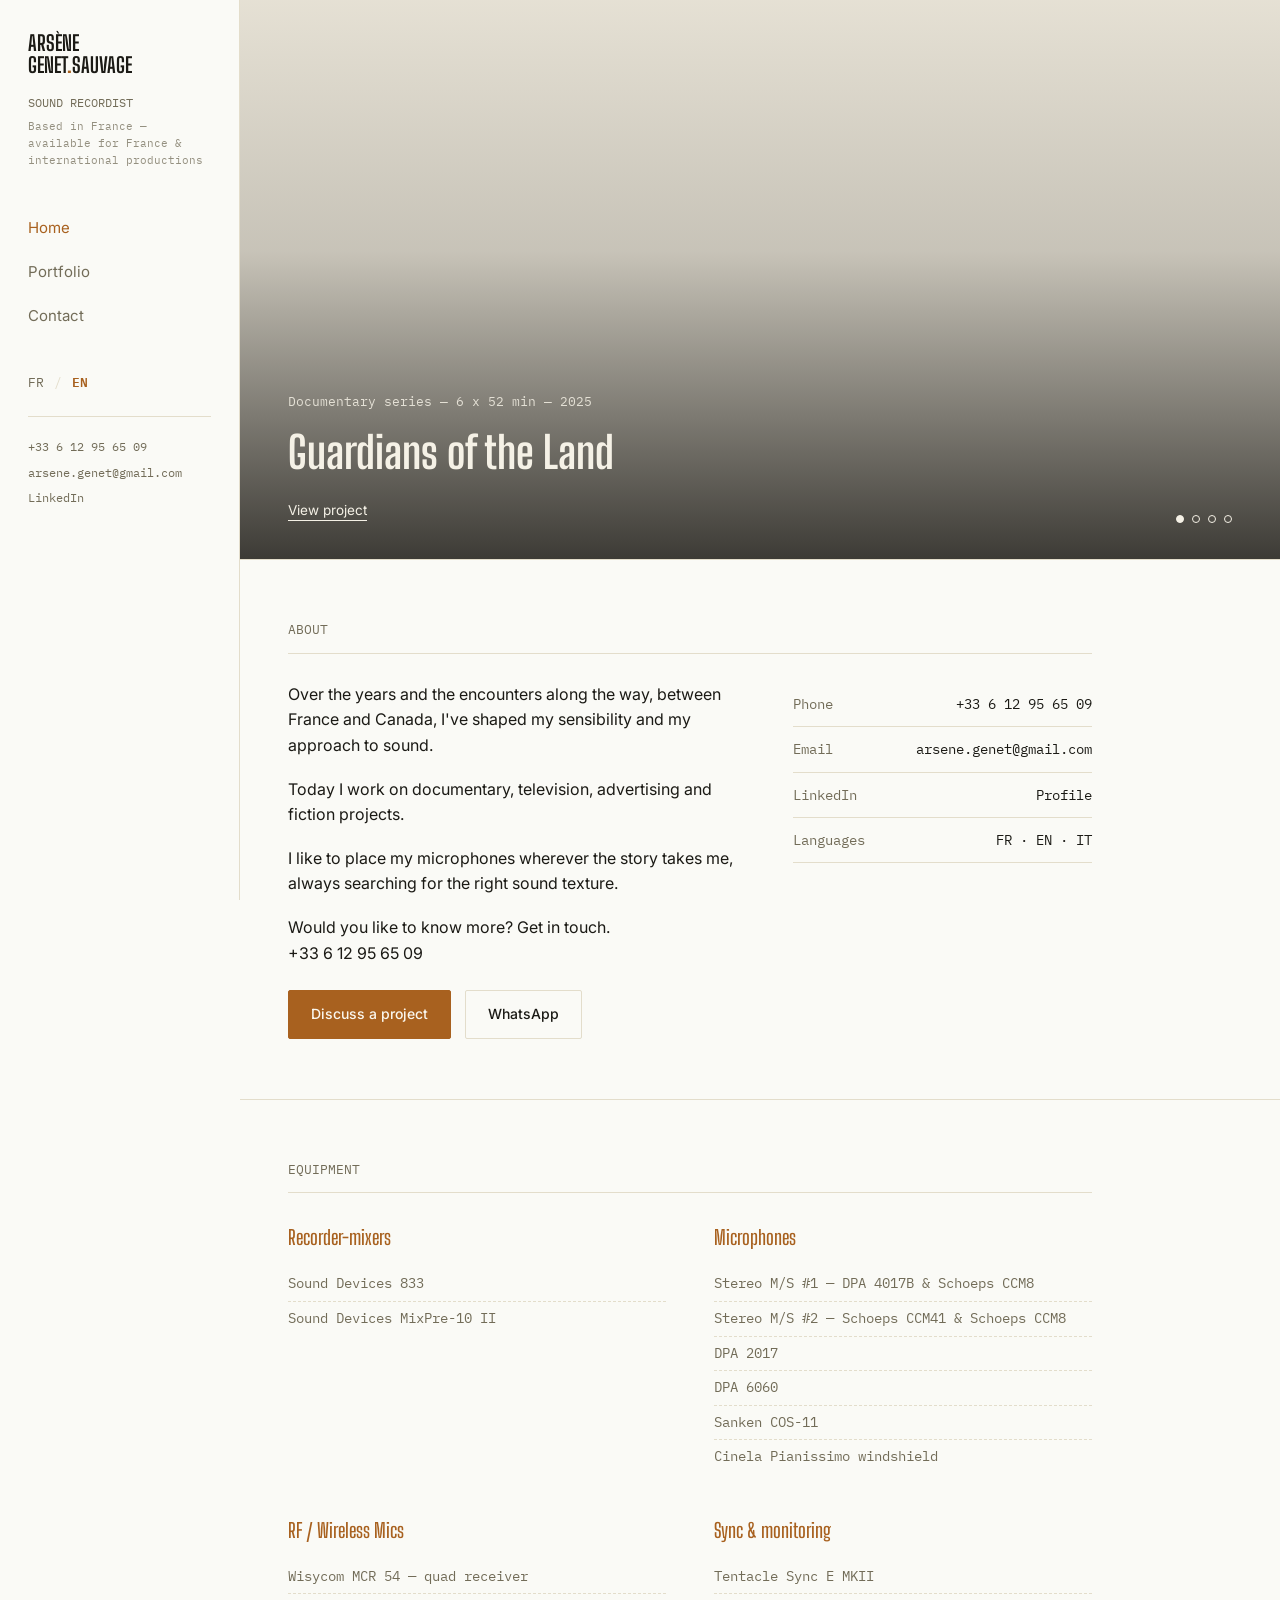
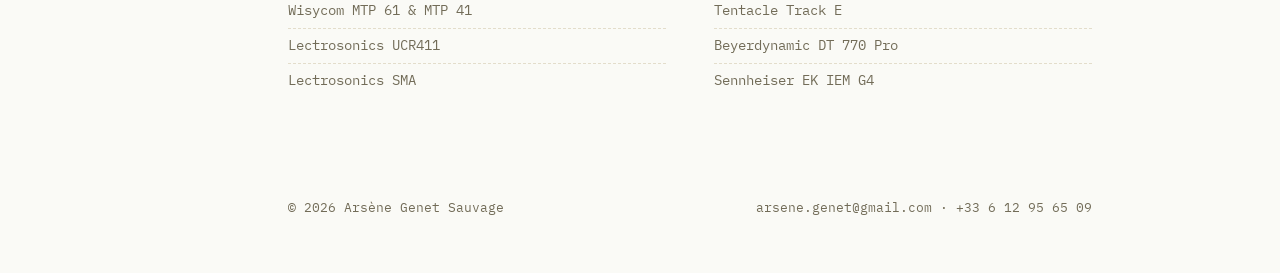
==== index-en.html @ 3a0cb90a "Add files via upload" ====
<!DOCTYPE html>
<html lang="en">
<head>
<meta charset="UTF-8">
<meta name="viewport" content="width=device-width, initial-scale=1">
<title>Arsène Genet Sauvage — Sound Recordist</title>
<meta name="description" content="Arsène Genet Sauvage, sound recordist based in France. Location sound for documentaries, series and fiction, in Canada and France.">
<link rel="stylesheet" href="style.css">
</head>
<body>
<div class="layout">

  <aside class="sidebar">
    <a href="index-en.html" class="brand">ARSÈNE<br>GENET<span>.</span>SAUVAGE</a>
    <p class="role-tag">SOUND RECORDIST</p>
    <p class="location-tag">Based in France — available for France &amp; international productions</p>
    <nav>
      <ul>
        <li><a href="index-en.html" class="active">Home</a></li>
        <li><a href="portfolio-en.html">Portfolio</a></li>
        <li><a href="mailto:arsene.genet@gmail.com">Contact</a></li>
      </ul>
    </nav>
    <div class="lang-switch">
      <a href="index.html">FR</a><span>/</span><a href="index-en.html" class="active">EN</a>
    </div>
    <div class="sidebar-contact">
      <a href="tel:+33612956509">+33 6 12 95 65 09</a>
      <a href="mailto:arsene.genet@gmail.com">arsene.genet@gmail.com</a>
      <a href="https://www.linkedin.com/in/ars%C3%A8ne-genet-31521a88/" target="_blank" rel="noopener">LinkedIn</a>
    </div>
  </aside>

  <main>
    <div class="carousel">
      <div class="slide is-active" style="background-image:url('images/hero-1.jpg')">
        <div class="scrim"></div>
        <div class="caption">
          <p class="eyebrow">Documentary series — 6 x 52 min — 2025</p>
          <h2>Guardians of the Land</h2>
          <a href="portfolio-en.html">View project</a>
        </div>
      </div>
      <div class="slide" style="background-image:url('images/hero-2.jpg')">
        <div class="scrim"></div>
        <div class="caption">
          <p class="eyebrow">Documentary — 52 min — 2025</p>
          <h2>Les Enfants du Fleuve</h2>
          <a href="portfolio-en.html">View project</a>
        </div>
      </div>
      <div class="slide" style="background-image:url('images/hero-3.jpg')">
        <div class="scrim"></div>
        <div class="caption">
          <p class="eyebrow">Feature documentary — 2023</p>
          <h2>Sweetgrass</h2>
          <a href="portfolio-en.html">View project</a>
        </div>
      </div>
      <div class="slide" style="background-image:url('images/hero-4.jpg')">
        <div class="scrim"></div>
        <div class="caption">
          <p class="eyebrow">Documentary series — 6 x 52 min — 2024</p>
          <h2>Go North</h2>
          <a href="portfolio-en.html">View project</a>
        </div>
      </div>
      <div class="carousel-dots">
        <button class="is-active" aria-label="Photo 1"></button>
        <button aria-label="Photo 2"></button>
        <button aria-label="Photo 3"></button>
        <button aria-label="Photo 4"></button>
      </div>
    </div>

    <section id="about">
      <div class="wrap">
        <p class="section-label">ABOUT</p>
        <div class="about-grid">
          <div>
            <p>Over the years and the encounters along the way, between France and Canada, I've shaped my sensibility and my approach to sound.</p>
            <p>Today I work on documentary, television, advertising and fiction projects.</p>
            <p>I like to place my microphones wherever the story takes me, always searching for the right sound texture.</p>
            <p>Would you like to know more? Get in touch.<br>+33 6 12 95 65 09</p>
            <div class="cta-row" style="margin-top:24px;">
              <a class="btn primary" href="mailto:arsene.genet@gmail.com">Discuss a project</a>
              <a class="btn ghost" href="https://wa.me/33612956509" target="_blank" rel="noopener">WhatsApp</a>
            </div>
          </div>
          <ul class="info-list">
            <li><span>Phone</span><span>+33 6 12 95 65 09</span></li>
            <li><span>Email</span><a href="mailto:arsene.genet@gmail.com">arsene.genet@gmail.com</a></li>
            <li><span>LinkedIn</span><a href="https://www.linkedin.com/in/ars%C3%A8ne-genet-31521a88/" target="_blank" rel="noopener">Profile</a></li>
            <li><span>Languages</span><span>FR · EN · IT</span></li>
          </ul>
        </div>
      </div>
    </section>

    <section id="equipment">
      <div class="wrap">
        <p class="section-label">EQUIPMENT</p>
        <div class="gear-groups">
          <div class="gear-group">
            <h3>Recorder-mixers</h3>
            <ul>
              <li>Sound Devices 833</li>
              <li>Sound Devices MixPre-10 II</li>
            </ul>
          </div>
          <div class="gear-group">
            <h3>Microphones</h3>
            <ul>
              <li>Stereo M/S #1 — DPA 4017B &amp; Schoeps CCM8</li>
              <li>Stereo M/S #2 — Schoeps CCM41 &amp; Schoeps CCM8</li>
              <li>DPA 2017</li>
              <li>DPA 6060</li>
              <li>Sanken COS-11</li>
              <li>Cinela Pianissimo windshield</li>
            </ul>
          </div>
          <div class="gear-group">
            <h3>RF / Wireless Mics</h3>
            <ul>
              <li>Wisycom MCR 54 — quad receiver</li>
              <li>Wisycom MTP 61 &amp; MTP 41</li>
              <li>Lectrosonics UCR411</li>
              <li>Lectrosonics SMA</li>
            </ul>
          </div>
          <div class="gear-group">
            <h3>Sync &amp; monitoring</h3>
            <ul>
              <li>Tentacle Sync E MKII</li>
              <li>Tentacle Track E</li>
              <li>Beyerdynamic DT 770 Pro</li>
              <li>Sennheiser EK IEM G4</li>
            </ul>
          </div>
        </div>
      </div>
    </section>

    <footer>
      <div class="wrap">
        <span>© 2026 Arsène Genet Sauvage</span>
        <span><a href="mailto:arsene.genet@gmail.com">arsene.genet@gmail.com</a> · <a href="tel:+33612956509">+33 6 12 95 65 09</a></span>
      </div>
    </footer>
  </main>
</div>

<script src="script.js"></script>
</body>
</html>
---- style.css ----
@import url('https://fonts.googleapis.com/css2?family=Big+Shoulders+Display:wght@600;700&family=Inter:wght@400;500;600&family=IBM+Plex+Mono:wght@400;500&display=swap');

:root{
  --bg:        #FAFAF6;
  --bg-panel:  #F1ECDF;
  --line:      #E3DDCB;
  --text:      #1B1A15;
  --text-mute: #726C58;
  --accent:    #A8611F;
  --sidebar-w: 240px;
}

*{ box-sizing:border-box; }
html{ scroll-behavior:smooth; }

body{
  margin:0;
  background:var(--bg);
  color:var(--text);
  font-family:'Inter', sans-serif;
  font-size:16px;
  line-height:1.6;
  -webkit-font-smoothing:antialiased;
}

a{ color:inherit; }
a:focus-visible, button:focus-visible{ outline:2px solid var(--accent); outline-offset:3px; }
img{ max-width:100%; display:block; }

/* ---------------- layout: sidebar + main ---------------- */
.layout{ display:flex; min-height:100vh; }

.sidebar{
  width:var(--sidebar-w);
  flex-shrink:0;
  position:sticky; top:0; height:100vh;
  border-right:1px solid var(--line);
  padding:32px 28px;
  display:flex; flex-direction:column;
}
.sidebar .brand{
  font-family:'Big Shoulders Display', sans-serif;
  font-weight:700;
  font-size:21px;
  line-height:1.05;
  text-decoration:none;
  color:var(--text);
  margin-bottom:6px;
}
.sidebar .brand span{ color:var(--accent); }
.sidebar .role-tag{
  font-family:'IBM Plex Mono', monospace;
  font-size:11.5px;
  color:var(--text-mute);
  margin-bottom:6px;
}
.sidebar .location-tag{
  font-family:'IBM Plex Mono', monospace;
  font-size:10.5px;
  color:var(--text-mute);
  opacity:0.75;
  margin:0 0 40px;
}

.sidebar nav ul{ list-style:none; margin:0 0 auto; padding:0; }
.sidebar nav li{ margin-bottom:4px; }
.sidebar nav a{
  display:block;
  text-decoration:none;
  font-size:15px;
  color:var(--text-mute);
  padding:8px 0;
  transition:color .15s ease;
}
.sidebar nav a:hover{ color:var(--text); }
.sidebar nav a.active{ color:var(--accent); }

.sidebar .lang-switch{
  display:flex; gap:10px;
  font-family:'IBM Plex Mono', monospace;
  font-size:12.5px;
  margin:32px 0 24px;
}
.sidebar .lang-switch a{ text-decoration:none; color:var(--text-mute); }
.sidebar .lang-switch a.active{ color:var(--accent); font-weight:600; }
.sidebar .lang-switch span{ color:var(--line); }

.sidebar .sidebar-contact{
  font-family:'IBM Plex Mono', monospace;
  font-size:12px;
  color:var(--text-mute);
  border-top:1px solid var(--line);
  padding-top:20px;
}
.sidebar .sidebar-contact a{ text-decoration:none; display:block; margin-bottom:6px; }
.sidebar .sidebar-contact a:hover{ color:var(--accent); }

main{ flex:1; min-width:0; }
.wrap{ max-width:900px; padding:0 48px; }

/* ---------------- hero carousel ---------------- */
.carousel{
  position:relative;
  height:560px;
  overflow:hidden;
  border-bottom:1px solid var(--line);
  background:var(--bg-panel);
}
.slide{
  position:absolute; inset:0;
  background-size:cover; background-position:center;
  opacity:0;
  transition:opacity 1.1s ease;
}
.slide.is-active{ opacity:1; }
.slide .scrim{
  position:absolute; inset:0;
  background:linear-gradient(0deg, rgba(10,9,6,0.78) 0%, rgba(10,9,6,0.18) 55%, rgba(10,9,6,0.05) 100%);
}
.slide .caption{
  position:absolute; left:48px; right:48px; bottom:36px;
  color:#F5F1E6;
}
.slide .caption .eyebrow{
  font-family:'IBM Plex Mono', monospace;
  font-size:12.5px;
  opacity:0.85;
  margin:0 0 6px;
}
.slide .caption h2{
  font-family:'Big Shoulders Display', sans-serif;
  font-weight:700;
  font-size:clamp(28px, 4vw, 44px);
  margin:0 0 10px;
}
.slide .caption a{
  text-decoration:none;
  font-size:13.5px;
  border-bottom:1px solid #F5F1E6;
  padding-bottom:2px;
}
.slide .caption a:hover{ opacity:0.75; }

.carousel-dots{
  position:absolute; right:48px; bottom:36px;
  display:flex; gap:8px;
}
.carousel-dots button{
  width:8px; height:8px; border-radius:50%;
  border:1px solid #F5F1E6; background:transparent;
  padding:0; cursor:pointer;
}
.carousel-dots button.is-active{ background:#F5F1E6; }

/* ---------------- sections ---------------- */
section{ padding:60px 0; border-bottom:1px solid var(--line); }
section:last-of-type{ border-bottom:none; }

.section-label{
  font-family:'IBM Plex Mono', monospace;
  font-size:13px;
  color:var(--text-mute);
  margin:0 0 28px;
  padding-bottom:12px;
  border-bottom:1px solid var(--line);
}

.about-grid{ display:grid; grid-template-columns:1.5fr 1fr; gap:56px; }
.about-grid p{ margin:0 0 18px; max-width:56ch; }
.about-grid p:last-child{ margin-bottom:0; }

.info-list{ list-style:none; margin:0; padding:0; font-family:'IBM Plex Mono', monospace; font-size:14px; }
.info-list li{ display:flex; justify-content:space-between; gap:16px; padding:11px 0; border-bottom:1px solid var(--line); }
.info-list li span:first-child{ color:var(--text-mute); }
.info-list li a{ text-decoration:none; }
.info-list li a:hover{ color:var(--accent); }

/* ---------------- equipment ---------------- */
.gear-groups{ display:grid; grid-template-columns:repeat(2, 1fr); gap:40px 48px; }
.gear-group h3{ font-family:'Big Shoulders Display', sans-serif; font-size:20px; font-weight:600; margin:0 0 14px; color:var(--accent); }
.gear-group ul{ list-style:none; margin:0; padding:0; font-family:'IBM Plex Mono', monospace; font-size:13.5px; color:var(--text-mute); }
.gear-group li{ padding:6px 0; border-bottom:1px dashed var(--line); }
.gear-group li:last-child{ border-bottom:none; }

/* ---------------- portfolio grid ---------------- */
.log-intro{ color:var(--text-mute); max-width:60ch; margin:0 0 36px; }
.port-grid{ display:grid; grid-template-columns:1fr 1fr; gap:36px 32px; }
.port-card{ display:block; text-decoration:none; color:var(--text); }
.port-thumb{
  position:relative;
  aspect-ratio:1/1;
  background:var(--bg-panel);
  border:1px solid var(--line);
  overflow:hidden;
  margin-bottom:14px;
}
.port-thumb img{ width:100%; height:100%; object-fit:cover; }
.port-thumb .placeholder{
  position:absolute; inset:0;
  display:flex; align-items:center; justify-content:center;
  font-family:'Big Shoulders Display', sans-serif;
  font-size:15px; font-weight:600;
  color:var(--text-mute);
  text-align:center;
  padding:16px;
}
.port-card h3{ font-family:'Big Shoulders Display', sans-serif; font-size:19px; font-weight:600; margin:0 0 4px; }
.port-card .meta{ font-family:'IBM Plex Mono', monospace; font-size:12.5px; color:var(--text-mute); }
.port-card .status{ color:var(--accent); }

/* ---------------- footer ---------------- */
footer{ padding:40px 0 56px; }
footer .wrap{
  display:flex; justify-content:space-between; align-items:center; flex-wrap:wrap; gap:12px;
  font-family:'IBM Plex Mono', monospace; font-size:12.5px; color:var(--text-mute);
}
footer a{ text-decoration:none; }
footer a:hover{ color:var(--accent); }

/* ---------------- buttons ---------------- */
.cta-row{ display:flex; gap:14px; flex-wrap:wrap; }
.btn{
  display:inline-block; padding:12px 22px; border-radius:2px;
  text-decoration:none; font-size:14px; font-weight:500;
  border:1px solid var(--line); transition:border-color .15s ease, background .15s ease, color .15s ease;
}
.btn.primary{ background:var(--accent); color:#FAF7EF; border-color:var(--accent); }
.btn.primary:hover{ background:#8f5019; }
.btn.ghost:hover{ border-color:var(--text-mute); }

/* ---------------- responsive ---------------- */
@media (max-width:860px){
  .layout{ flex-direction:column; }
  .sidebar{ position:static; height:auto; width:100%; flex-direction:row; flex-wrap:wrap; align-items:center; padding:20px 24px; gap:16px 28px; }
  .sidebar .role-tag{ margin-bottom:0; width:100%; }
  .sidebar .location-tag{ margin-bottom:0; width:100%; }
  .sidebar nav ul{ display:flex; gap:20px; margin:0; }
  .sidebar .lang-switch{ margin:0; }
  .sidebar .sidebar-contact{ border-top:none; padding-top:0; display:flex; gap:16px; }
  .sidebar .sidebar-contact a{ margin-bottom:0; }
  .wrap{ padding:0 24px; }
  .about-grid{ grid-template-columns:1fr; gap:36px; }
  .gear-groups{ grid-template-columns:1fr; }
  .port-grid{ grid-template-columns:1fr; }
  .carousel{ height:420px; }
  .slide .caption{ left:24px; right:24px; }
  .carousel-dots{ right:24px; }
}

@media (prefers-reduced-motion: reduce){
  html{ scroll-behavior:auto; }
  .slide{ transition:none; }
}
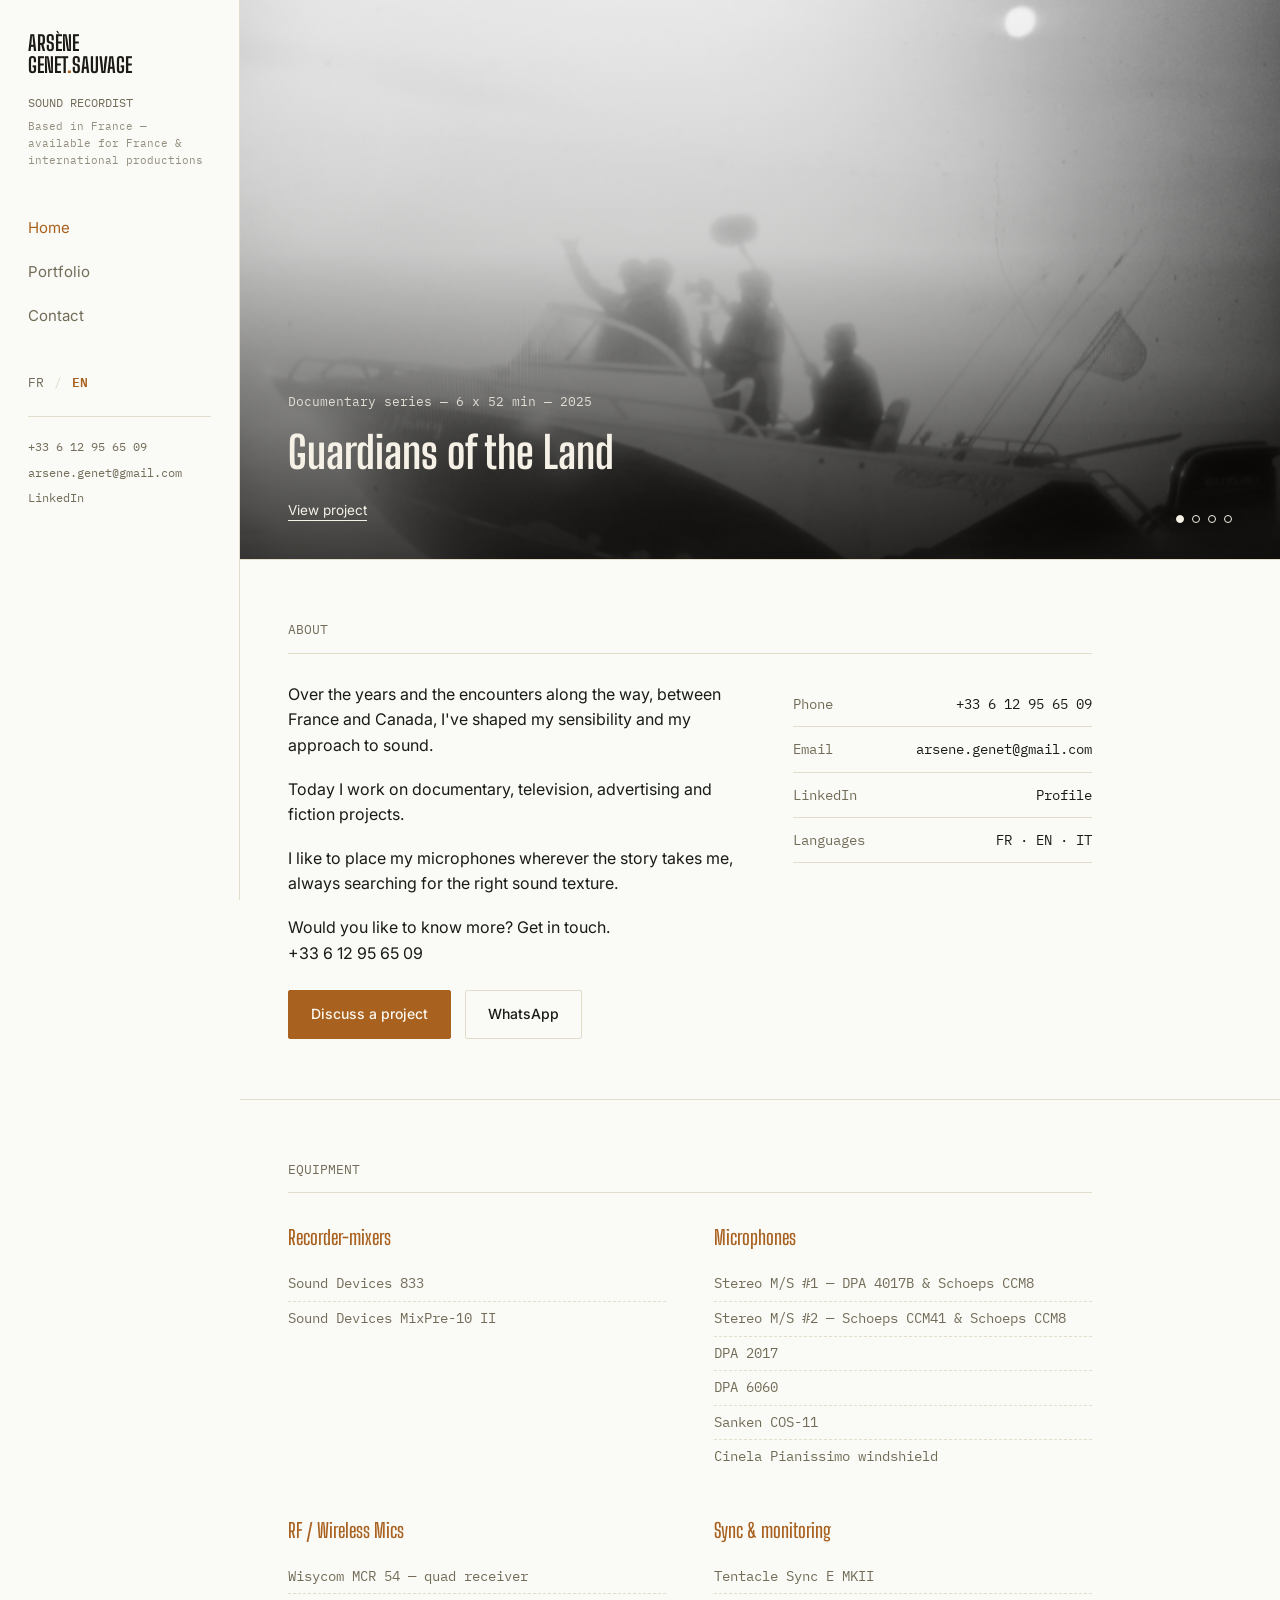
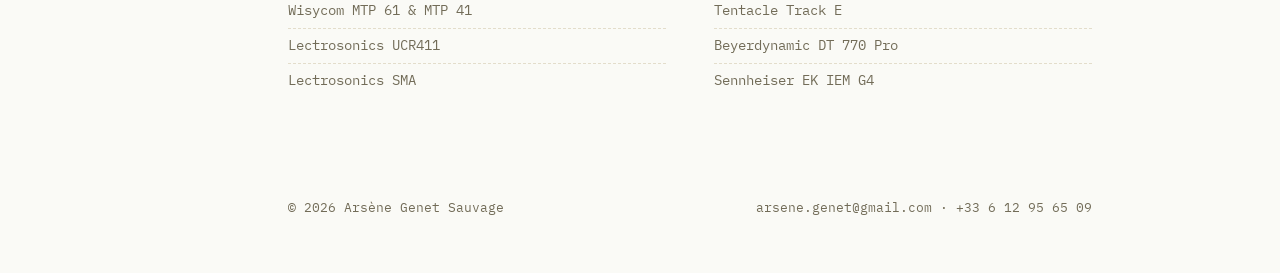
==== commit 64a14e86: "Add files via upload" ====
--- a/index-en.html
+++ b/index-en.html
@@ -6,6 +6,17 @@
 <title>Arsène Genet Sauvage — Sound Recordist</title>
 <meta name="description" content="Arsène Genet Sauvage, sound recordist based in France. Location sound for documentaries, series and fiction, in Canada and France.">
 <link rel="stylesheet" href="style.css">
+<link rel="icon" type="image/svg+xml" href="favicon.svg">
+<link rel="canonical" href="https://arsenegenet.com/index-en.html">
+<link rel="alternate" hreflang="fr" href="https://arsenegenet.com/index.html">
+<meta property="og:type" content="website">
+<meta property="og:title" content="Arsène Genet Sauvage — Sound Recordist">
+<meta property="og:description" content="Arsène Genet Sauvage, sound recordist based in France. Location sound for documentaries, series and fiction, in Canada and France.">
+<meta property="og:url" content="https://arsenegenet.com/index-en.html">
+<meta property="og:site_name" content="Arsène Genet Sauvage">
+<meta name="twitter:card" content="summary">
+<meta name="twitter:title" content="Arsène Genet Sauvage — Sound Recordist">
+<meta name="twitter:description" content="Arsène Genet Sauvage, sound recordist based in France. Location sound for documentaries, series and fiction, in Canada and France.">
 </head>
 <body>
 <div class="layout">
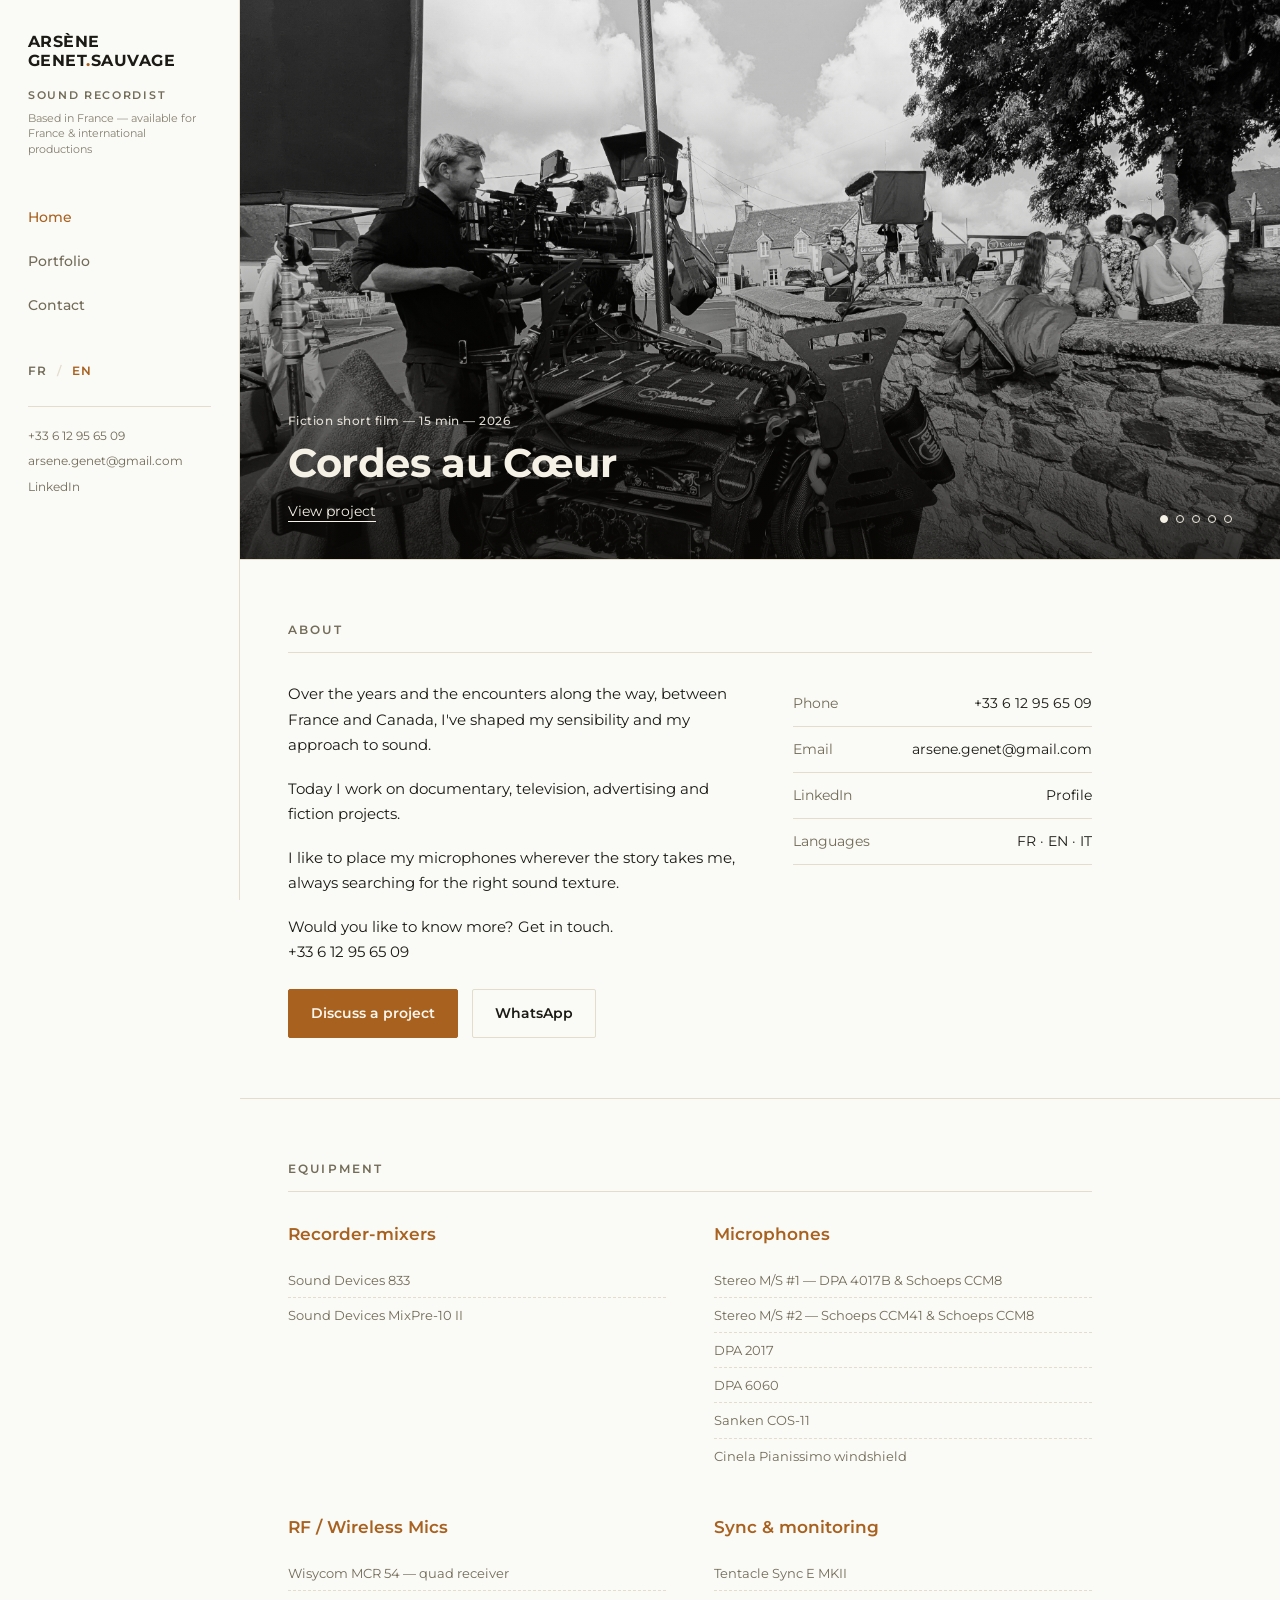
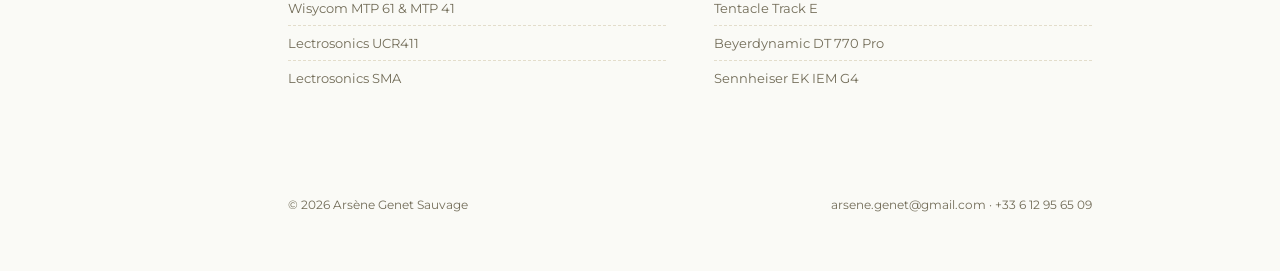
==== commit d01f4c14: "Add files via upload" ====
--- a/index-en.html
+++ b/index-en.html
@@ -44,7 +44,15 @@
 
   <main>
     <div class="carousel">
-      <div class="slide is-active" style="background-image:url('images/hero-1.jpg')">
+      <div class="slide is-active" style="background-image:url('images/hero-cordes-au-coeur.jpg')">
+        <div class="scrim"></div>
+        <div class="caption">
+          <p class="eyebrow">Fiction short film — 15 min — 2026</p>
+          <h2>Cordes au Cœur</h2>
+          <a href="portfolio-en.html">View project</a>
+        </div>
+      </div>
+      <div class="slide" style="background-image:url('images/hero-1.jpg')">
         <div class="scrim"></div>
         <div class="caption">
           <p class="eyebrow">Documentary series — 6 x 52 min — 2025</p>
@@ -55,7 +63,7 @@
       <div class="slide" style="background-image:url('images/hero-2.jpg')">
         <div class="scrim"></div>
         <div class="caption">
-          <p class="eyebrow">Documentary — 52 min — 2025</p>
+          <p class="eyebrow">Documentary — 90 min — 2025</p>
           <h2>Les Enfants du Fleuve</h2>
           <a href="portfolio-en.html">View project</a>
         </div>
@@ -63,7 +71,7 @@
       <div class="slide" style="background-image:url('images/hero-3.jpg')">
         <div class="scrim"></div>
         <div class="caption">
-          <p class="eyebrow">Feature documentary — 2023</p>
+          <p class="eyebrow">Documentary — 90 min — 2023–2024</p>
           <h2>Sweetgrass</h2>
           <a href="portfolio-en.html">View project</a>
         </div>
@@ -81,6 +89,7 @@
         <button aria-label="Photo 2"></button>
         <button aria-label="Photo 3"></button>
         <button aria-label="Photo 4"></button>
+        <button aria-label="Photo 5"></button>
       </div>
     </div>
 
--- a/style.css
+++ b/style.css
@@ -1,4 +1,4 @@
-@import url('https://fonts.googleapis.com/css2?family=Big+Shoulders+Display:wght@600;700&family=Inter:wght@400;500;600&family=IBM+Plex+Mono:wght@400;500&display=swap');
+@import url('https://fonts.googleapis.com/css2?family=Montserrat:wght@400;500;600;700&display=swap');
 
 :root{
   --bg:        #FAFAF6;
@@ -8,6 +8,7 @@
   --text-mute: #726C58;
   --accent:    #A8611F;
   --sidebar-w: 240px;
+  --font:      'Montserrat', system-ui, -apple-system, 'Segoe UI', sans-serif;
 }
 
 *{ box-sizing:border-box; }
@@ -17,9 +18,9 @@
   margin:0;
   background:var(--bg);
   color:var(--text);
-  font-family:'Inter', sans-serif;
-  font-size:16px;
-  line-height:1.6;
+  font-family:var(--font);
+  font-size:15px;
+  line-height:1.7;
   -webkit-font-smoothing:antialiased;
 }
 
@@ -39,26 +40,30 @@
   display:flex; flex-direction:column;
 }
 .sidebar .brand{
-  font-family:'Big Shoulders Display', sans-serif;
+  font-family:var(--font);
   font-weight:700;
-  font-size:21px;
-  line-height:1.05;
+  font-size:16px;
+  line-height:1.2;
+  letter-spacing:.03em;
   text-decoration:none;
   color:var(--text);
   margin-bottom:6px;
 }
 .sidebar .brand span{ color:var(--accent); }
 .sidebar .role-tag{
-  font-family:'IBM Plex Mono', monospace;
-  font-size:11.5px;
+  font-family:var(--font);
+  font-weight:600;
+  letter-spacing:.16em;
+  font-size:10.5px;
   color:var(--text-mute);
   margin-bottom:6px;
 }
 .sidebar .location-tag{
-  font-family:'IBM Plex Mono', monospace;
+  font-family:var(--font);
   font-size:10.5px;
-  color:var(--text-mute);
-  opacity:0.75;
+  line-height:1.5;
+  color:var(--text-mute);
+  opacity:0.85;
   margin:0 0 40px;
 }
 
@@ -67,7 +72,8 @@
 .sidebar nav a{
   display:block;
   text-decoration:none;
-  font-size:15px;
+  font-size:14px;
+  font-weight:500;
   color:var(--text-mute);
   padding:8px 0;
   transition:color .15s ease;
@@ -77,8 +83,10 @@
 
 .sidebar .lang-switch{
   display:flex; gap:10px;
-  font-family:'IBM Plex Mono', monospace;
-  font-size:12.5px;
+  font-family:var(--font);
+  font-size:12px;
+  font-weight:600;
+  letter-spacing:.08em;
   margin:32px 0 24px;
 }
 .sidebar .lang-switch a{ text-decoration:none; color:var(--text-mute); }
@@ -86,8 +94,8 @@
 .sidebar .lang-switch span{ color:var(--line); }
 
 .sidebar .sidebar-contact{
-  font-family:'IBM Plex Mono', monospace;
-  font-size:12px;
+  font-family:var(--font);
+  font-size:11.5px;
   color:var(--text-mute);
   border-top:1px solid var(--line);
   padding-top:20px;
@@ -122,16 +130,20 @@
   color:#F5F1E6;
 }
 .slide .caption .eyebrow{
-  font-family:'IBM Plex Mono', monospace;
-  font-size:12.5px;
-  opacity:0.85;
-  margin:0 0 6px;
+  font-family:var(--font);
+  font-size:12px;
+  font-weight:500;
+  letter-spacing:.04em;
+  opacity:0.9;
+  margin:0 0 8px;
 }
 .slide .caption h2{
-  font-family:'Big Shoulders Display', sans-serif;
+  font-family:var(--font);
   font-weight:700;
-  font-size:clamp(28px, 4vw, 44px);
-  margin:0 0 10px;
+  font-size:clamp(26px, 3.4vw, 40px);
+  line-height:1.15;
+  letter-spacing:-.01em;
+  margin:0 0 12px;
 }
 .slide .caption a{
   text-decoration:none;
@@ -157,8 +169,10 @@
 section:last-of-type{ border-bottom:none; }
 
 .section-label{
-  font-family:'IBM Plex Mono', monospace;
-  font-size:13px;
+  font-family:var(--font);
+  font-size:12px;
+  font-weight:600;
+  letter-spacing:.18em;
   color:var(--text-mute);
   margin:0 0 28px;
   padding-bottom:12px;
@@ -169,7 +183,7 @@
 .about-grid p{ margin:0 0 18px; max-width:56ch; }
 .about-grid p:last-child{ margin-bottom:0; }
 
-.info-list{ list-style:none; margin:0; padding:0; font-family:'IBM Plex Mono', monospace; font-size:14px; }
+.info-list{ list-style:none; margin:0; padding:0; font-family:var(--font); font-size:13.5px; }
 .info-list li{ display:flex; justify-content:space-between; gap:16px; padding:11px 0; border-bottom:1px solid var(--line); }
 .info-list li span:first-child{ color:var(--text-mute); }
 .info-list li a{ text-decoration:none; }
@@ -177,8 +191,8 @@
 
 /* ---------------- equipment ---------------- */
 .gear-groups{ display:grid; grid-template-columns:repeat(2, 1fr); gap:40px 48px; }
-.gear-group h3{ font-family:'Big Shoulders Display', sans-serif; font-size:20px; font-weight:600; margin:0 0 14px; color:var(--accent); }
-.gear-group ul{ list-style:none; margin:0; padding:0; font-family:'IBM Plex Mono', monospace; font-size:13.5px; color:var(--text-mute); }
+.gear-group h3{ font-family:var(--font); font-size:17px; font-weight:600; margin:0 0 14px; color:var(--accent); }
+.gear-group ul{ list-style:none; margin:0; padding:0; font-family:var(--font); font-size:13px; color:var(--text-mute); }
 .gear-group li{ padding:6px 0; border-bottom:1px dashed var(--line); }
 .gear-group li:last-child{ border-bottom:none; }
 
@@ -198,21 +212,43 @@
 .port-thumb .placeholder{
   position:absolute; inset:0;
   display:flex; align-items:center; justify-content:center;
-  font-family:'Big Shoulders Display', sans-serif;
-  font-size:15px; font-weight:600;
+  font-family:var(--font);
+  font-size:14px; font-weight:600;
   color:var(--text-mute);
   text-align:center;
   padding:16px;
 }
-.port-card h3{ font-family:'Big Shoulders Display', sans-serif; font-size:19px; font-weight:600; margin:0 0 4px; }
-.port-card .meta{ font-family:'IBM Plex Mono', monospace; font-size:12.5px; color:var(--text-mute); }
+.port-card h3{ font-family:var(--font); font-size:17px; font-weight:600; margin:0 0 6px; }
+.port-card .meta{ font-family:var(--font); font-size:12px; line-height:1.55; color:var(--text-mute); margin:0; }
 .port-card .status{ color:var(--accent); }
+
+/* filtres du portfolio */
+.filters{ display:flex; flex-wrap:wrap; gap:6px 24px; margin:0 0 32px; }
+.filters[hidden]{ display:none; }
+.filters button{
+  font-family:var(--font);
+  font-size:12px; font-weight:600; letter-spacing:.1em; text-transform:uppercase;
+  background:none; border:0; border-bottom:2px solid transparent;
+  padding:6px 0; color:var(--text-mute); cursor:pointer;
+  transition:color .15s ease, border-color .15s ease;
+}
+.filters button:hover{ color:var(--text); }
+.filters button[aria-pressed="true"]{ color:var(--accent); border-bottom-color:var(--accent); }
+.port-card[hidden]{ display:none; }
+
+/* badge de rôle sur la vignette (quand le poste n'est pas chef op son) */
+.port-thumb .role-badge{
+  position:absolute; left:12px; bottom:12px; z-index:1;
+  background:var(--accent); color:#FAF7EF;
+  font-size:10.5px; font-weight:600; letter-spacing:.1em; text-transform:uppercase;
+  padding:6px 10px;
+}
 
 /* ---------------- footer ---------------- */
 footer{ padding:40px 0 56px; }
 footer .wrap{
   display:flex; justify-content:space-between; align-items:center; flex-wrap:wrap; gap:12px;
-  font-family:'IBM Plex Mono', monospace; font-size:12.5px; color:var(--text-mute);
+  font-family:var(--font); font-size:12px; color:var(--text-mute);
 }
 footer a{ text-decoration:none; }
 footer a:hover{ color:var(--accent); }
@@ -221,7 +257,7 @@
 .cta-row{ display:flex; gap:14px; flex-wrap:wrap; }
 .btn{
   display:inline-block; padding:12px 22px; border-radius:2px;
-  text-decoration:none; font-size:14px; font-weight:500;
+  text-decoration:none; font-size:13.5px; font-weight:600;
   border:1px solid var(--line); transition:border-color .15s ease, background .15s ease, color .15s ease;
 }
 .btn.primary{ background:var(--accent); color:#FAF7EF; border-color:var(--accent); }
